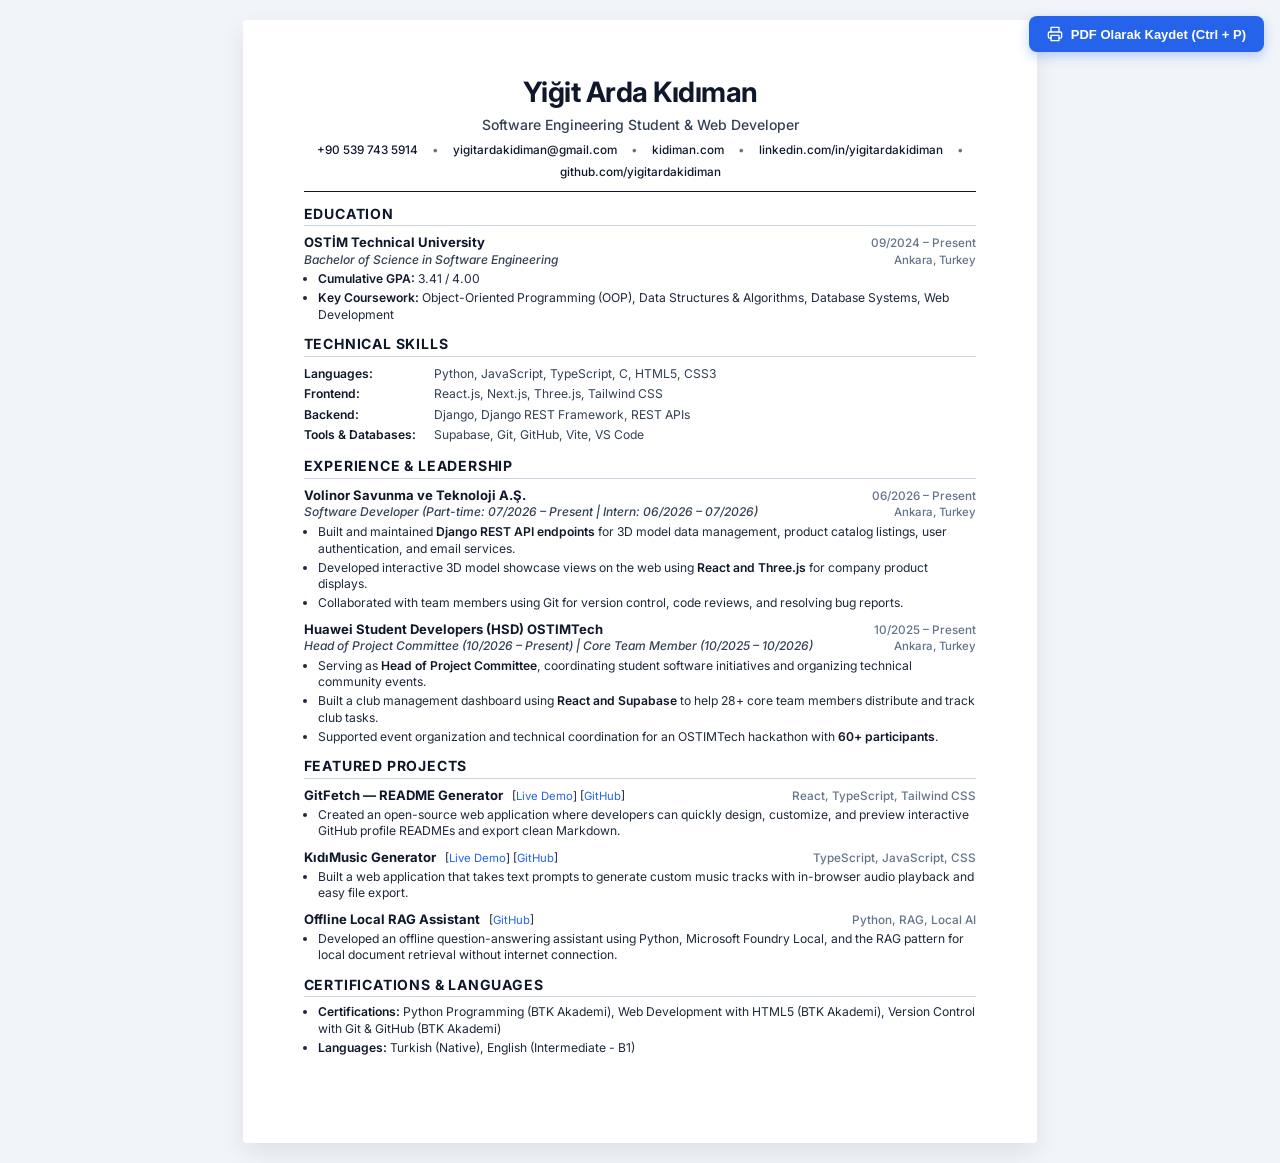
==== public/documents/Yeni klasör/resume.html @ 00418289 "Update resumes and add dynamic language support for CV downloads" ====
<!DOCTYPE html>
<html lang="en">
<head>
  <meta charset="UTF-8">
  <meta name="viewport" content="width=device-width, initial-scale=1.0">
  <title>Yiğit Arda Kıdıman - Resume</title>
  <link rel="preconnect" href="https://fonts.googleapis.com">
  <link rel="preconnect" href="https://fonts.gstatic.com" crossorigin>
  <link href="https://fonts.googleapis.com/css2?family=Inter:wght@300;400;500;600;700&display=swap" rel="stylesheet">
  <style>
    :root {
      --primary: #0f172a;
      --secondary: #334155;
      --muted: #64748b;
      --line: #cbd5e1;
      --accent: #2563eb;
      --bg: #ffffff;
    }

    * {
      box-sizing: border-box;
      margin: 0;
      padding: 0;
    }

    body {
      font-family: 'Inter', -apple-system, BlinkMacSystemFont, "Segoe UI", Roboto, sans-serif;
      color: var(--primary);
      background-color: #f1f5f9;
      font-size: 9.6pt;
      line-height: 1.4;
      -webkit-font-smoothing: antialiased;
    }

    /* Floating Print Button */
    .no-print-bar {
      position: fixed;
      top: 16px;
      right: 16px;
      display: flex;
      gap: 10px;
      z-index: 1000;
    }

    .btn-print {
      background: #2563eb;
      color: white;
      border: none;
      padding: 10px 18px;
      font-size: 13px;
      font-weight: 600;
      border-radius: 8px;
      cursor: pointer;
      box-shadow: 0 4px 12px rgba(37, 99, 235, 0.3);
      display: flex;
      align-items: center;
      gap: 8px;
      transition: all 0.2s ease;
    }

    .btn-print:hover {
      background: #1d4ed8;
      transform: translateY(-1px);
    }

    /* A4 Resume Container */
    .resume-page {
      width: 210mm;
      min-height: 297mm;
      margin: 20px auto;
      background: var(--bg);
      padding: 14mm 16mm;
      box-shadow: 0 10px 25px rgba(0, 0, 0, 0.08);
      border-radius: 4px;
    }

    /* Header */
    header {
      text-align: center;
      margin-bottom: 12px;
      padding-bottom: 10px;
      border-bottom: 1.5px solid var(--primary);
    }

    h1.name {
      font-size: 21pt;
      font-weight: 700;
      letter-spacing: -0.5px;
      color: var(--primary);
      margin-bottom: 3px;
    }

    .title-sub {
      font-size: 10.5pt;
      font-weight: 500;
      color: var(--secondary);
      margin-bottom: 7px;
    }

    .contact-line {
      display: flex;
      justify-content: center;
      flex-wrap: wrap;
      gap: 6px 14px;
      font-size: 8.8pt;
      color: var(--secondary);
    }

    .contact-line a {
      color: var(--primary);
      text-decoration: none;
      font-weight: 500;
    }

    .contact-line a:hover {
      color: var(--accent);
      text-decoration: underline;
    }

    .dot-sep {
      color: var(--muted);
    }

    /* Section Styles */
    section {
      margin-bottom: 11px;
    }

    .section-title {
      font-size: 10.5pt;
      font-weight: 700;
      text-transform: uppercase;
      letter-spacing: 0.8px;
      color: var(--primary);
      border-bottom: 1px solid var(--line);
      padding-bottom: 2px;
      margin-bottom: 7px;
    }

    /* Entry Item */
    .item {
      margin-bottom: 8px;
    }

    .item:last-child {
      margin-bottom: 0;
    }

    .item-header {
      display: flex;
      justify-content: space-between;
      align-items: baseline;
    }

    .item-title {
      font-weight: 700;
      font-size: 9.8pt;
      color: var(--primary);
    }

    .item-date {
      font-size: 8.8pt;
      color: var(--muted);
      font-weight: 500;
      text-align: right;
      white-space: nowrap;
    }

    .item-subtitle {
      display: flex;
      justify-content: space-between;
      align-items: baseline;
      font-size: 9pt;
      color: var(--secondary);
      font-weight: 500;
      margin-bottom: 3px;
    }

    .item-role {
      font-style: italic;
      color: var(--secondary);
    }

    .item-location {
      font-size: 8.6pt;
      color: var(--muted);
      white-space: nowrap;
    }

    /* Lists */
    ul.bullets {
      list-style-type: disc;
      padding-left: 14px;
      margin-top: 2px;
    }

    ul.bullets li {
      font-size: 9.1pt;
      color: #1e293b;
      margin-bottom: 2.5px;
      line-height: 1.36;
    }

    ul.bullets li strong {
      color: var(--primary);
      font-weight: 600;
    }

    /* Skills Grid */
    .skills-table {
      width: 100%;
      border-collapse: collapse;
      font-size: 9.1pt;
    }

    .skills-table td {
      padding: 2px 0;
      vertical-align: top;
      line-height: 1.35;
    }

    .skill-cat {
      font-weight: 600;
      color: var(--primary);
      width: 130px;
      white-space: nowrap;
    }

    .skill-list {
      color: #334155;
    }

    /* Project Link */
    .project-links {
      font-size: 8.5pt;
      font-weight: normal;
      margin-left: 6px;
    }

    .project-links a {
      color: var(--accent);
      text-decoration: none;
    }

    .project-links a:hover {
      text-decoration: underline;
    }

    /* Print Media Query */
    @media print {
      @page {
        size: A4 portrait;
        margin: 0;
      }

      body {
        background: transparent;
        font-size: 9.5pt;
        margin: 0;
        padding: 0;
      }

      .no-print-bar {
        display: none !important;
      }

      .resume-page {
        width: 210mm;
        min-height: 297mm;
        margin: 0 auto;
        padding: 11mm 14mm;
        box-shadow: none;
        border-radius: 0;
      }
    }
  </style>
</head>
<body>

  <!-- Floating Print Action Button -->
  <div class="no-print-bar">
    <button class="btn-print" onclick="window.print()">
      <svg width="16" height="16" viewBox="0 0 24 24" fill="none" stroke="currentColor" stroke-width="2" stroke-linecap="round" stroke-linejoin="round">
        <polyline points="6 9 6 2 18 2 18 9"></polyline>
        <path d="M6 18H4a2 2 0 0 1-2-2v-5a2 2 0 0 1 2-2h16a2 2 0 0 1 2 2v5a2 2 0 0 1-2 2h-2"></path>
        <rect x="6" y="14" width="12" height="8"></rect>
      </svg>
      PDF Olarak Kaydet (Ctrl + P)
    </button>
  </div>

  <div class="resume-page">
    <!-- Header -->
    <header>
      <h1 class="name">Yiğit Arda Kıdıman</h1>
      <div class="title-sub">Software Engineering Student & Web Developer</div>
      <div class="contact-line">
        <a href="tel:+905397435914">+90 539 743 5914</a>
        <span class="dot-sep">•</span>
        <a href="mailto:yigitardakidiman@gmail.com">yigitardakidiman@gmail.com</a>
        <span class="dot-sep">•</span>
        <a href="https://kidiman.com" target="_blank">kidiman.com</a>
        <span class="dot-sep">•</span>
        <a href="https://linkedin.com/in/yigitardakidiman" target="_blank">linkedin.com/in/yigitardakidiman</a>
        <span class="dot-sep">•</span>
        <a href="https://github.com/yigitardakidiman" target="_blank">github.com/yigitardakidiman</a>
      </div>
    </header>

    <!-- Education -->
    <section>
      <h2 class="section-title">Education</h2>
      <div class="item">
        <div class="item-header">
          <span class="item-title">OSTİM Technical University</span>
          <span class="item-date">09/2024 – Present</span>
        </div>
        <div class="item-subtitle">
          <span class="item-role">Bachelor of Science in Software Engineering</span>
          <span class="item-location">Ankara, Turkey</span>
        </div>
        <ul class="bullets">
          <li><strong>Cumulative GPA:</strong> 3.41 / 4.00</li>
          <li><strong>Key Coursework:</strong> Object-Oriented Programming (OOP), Data Structures & Algorithms, Database Systems, Web Development</li>
        </ul>
      </div>
    </section>

    <!-- Technical Skills -->
    <section>
      <h2 class="section-title">Technical Skills</h2>
      <table class="skills-table">
        <tr>
          <td class="skill-cat">Languages:</td>
          <td class="skill-list">Python, JavaScript, TypeScript, C, HTML5, CSS3</td>
        </tr>
        <tr>
          <td class="skill-cat">Frontend:</td>
          <td class="skill-list">React.js, Next.js, Three.js, Tailwind CSS</td>
        </tr>
        <tr>
          <td class="skill-cat">Backend:</td>
          <td class="skill-list">Django, Django REST Framework, REST APIs</td>
        </tr>
        <tr>
          <td class="skill-cat">Tools & Databases:</td>
          <td class="skill-list">Supabase, Git, GitHub, Vite, VS Code</td>
        </tr>
      </table>
    </section>

    <!-- Experience -->
    <section>
      <h2 class="section-title">Experience & Leadership</h2>
      
      <!-- Volinor -->
      <div class="item">
        <div class="item-header">
          <span class="item-title">Volinor Savunma ve Teknoloji A.Ş.</span>
          <span class="item-date">06/2026 – Present</span>
        </div>
        <div class="item-subtitle">
          <span class="item-role">Software Developer (Part-time: 07/2026 – Present | Intern: 06/2026 – 07/2026)</span>
          <span class="item-location">Ankara, Turkey</span>
        </div>
        <ul class="bullets">
          <li>Built and maintained <strong>Django REST API endpoints</strong> for 3D model data management, product catalog listings, user authentication, and email services.</li>
          <li>Developed interactive 3D model showcase views on the web using <strong>React and Three.js</strong> for company product displays.</li>
          <li>Collaborated with team members using Git for version control, code reviews, and resolving bug reports.</li>
        </ul>
      </div>

      <!-- Huawei Student Developers -->
      <div class="item">
        <div class="item-header">
          <span class="item-title">Huawei Student Developers (HSD) OSTIMTech</span>
          <span class="item-date">10/2025 – Present</span>
        </div>
        <div class="item-subtitle">
          <span class="item-role">Head of Project Committee (10/2026 – Present) | Core Team Member (10/2025 – 10/2026)</span>
          <span class="item-location">Ankara, Turkey</span>
        </div>
        <ul class="bullets">
          <li>Serving as <strong>Head of Project Committee</strong>, coordinating student software initiatives and organizing technical community events.</li>
          <li>Built a club management dashboard using <strong>React and Supabase</strong> to help 28+ core team members distribute and track club tasks.</li>
          <li>Supported event organization and technical coordination for an OSTIMTech hackathon with <strong>60+ participants</strong>.</li>
        </ul>
      </div>
    </section>

    <!-- Featured Projects -->
    <section>
      <h2 class="section-title">Featured Projects</h2>

      <!-- GitFetch -->
      <div class="item">
        <div class="item-header">
          <span class="item-title">GitFetch — README Generator
            <span class="project-links">
              [<a href="https://gitfetch.kidiman.com" target="_blank">Live Demo</a>]
              [<a href="https://github.com/yigitardakidiman/gitfetch-readme-generator" target="_blank">GitHub</a>]
            </span>
          </span>
          <span class="item-date">React, TypeScript, Tailwind CSS</span>
        </div>
        <ul class="bullets">
          <li>Created an open-source web application where developers can quickly design, customize, and preview interactive GitHub profile READMEs and export clean Markdown.</li>
        </ul>
      </div>

      <!-- KıdıMusic -->
      <div class="item">
        <div class="item-header">
          <span class="item-title">KıdıMusic Generator
            <span class="project-links">
              [<a href="https://music.kidiman.com" target="_blank">Live Demo</a>]
              [<a href="https://github.com/yigitardakidiman/kidimusic-generator-app" target="_blank">GitHub</a>]
            </span>
          </span>
          <span class="item-date">TypeScript, JavaScript, CSS</span>
        </div>
        <ul class="bullets">
          <li>Built a web application that takes text prompts to generate custom music tracks with in-browser audio playback and easy file export.</li>
        </ul>
      </div>

      <!-- Offline Local RAG -->
      <div class="item">
        <div class="item-header">
          <span class="item-title">Offline Local RAG Assistant
            <span class="project-links">
              [<a href="https://github.com/yigitardakidiman/microsoft-rag" target="_blank">GitHub</a>]
            </span>
          </span>
          <span class="item-date">Python, RAG, Local AI</span>
        </div>
        <ul class="bullets">
          <li>Developed an offline question-answering assistant using Python, Microsoft Foundry Local, and the RAG pattern for local document retrieval without internet connection.</li>
        </ul>
      </div>
    </section>

    <!-- Additional Info -->
    <section>
      <h2 class="section-title">Certifications & Languages</h2>
      <ul class="bullets">
        <li><strong>Certifications:</strong> Python Programming (BTK Akademi), Web Development with HTML5 (BTK Akademi), Version Control with Git & GitHub (BTK Akademi)</li>
        <li><strong>Languages:</strong> Turkish (Native), English (Intermediate - B1)</li>
      </ul>
    </section>
  </div>

</body>
</html>
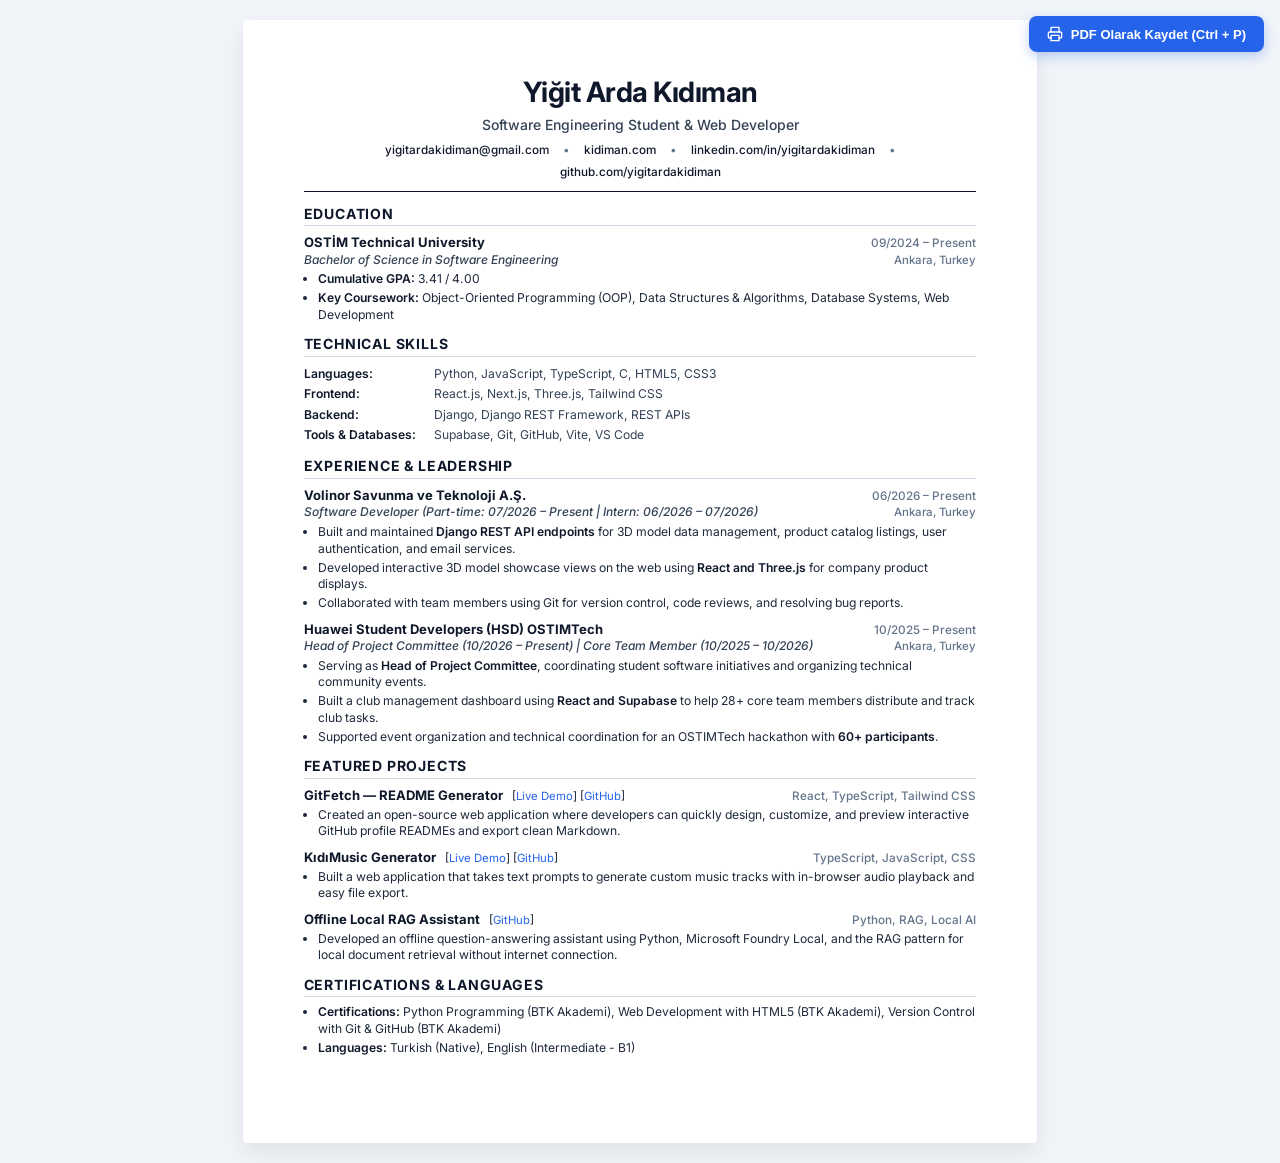
==== commit a52e9bc1: "Remove phone number from public resumes for privacy protection" ====
--- a/public/documents/Yeni klasör/resume.html
+++ b/public/documents/Yeni klasör/resume.html
@@ -295,8 +295,6 @@
       <h1 class="name">Yiğit Arda Kıdıman</h1>
       <div class="title-sub">Software Engineering Student & Web Developer</div>
       <div class="contact-line">
-        <a href="tel:+905397435914">+90 539 743 5914</a>
-        <span class="dot-sep">•</span>
         <a href="mailto:yigitardakidiman@gmail.com">yigitardakidiman@gmail.com</a>
         <span class="dot-sep">•</span>
         <a href="https://kidiman.com" target="_blank">kidiman.com</a>
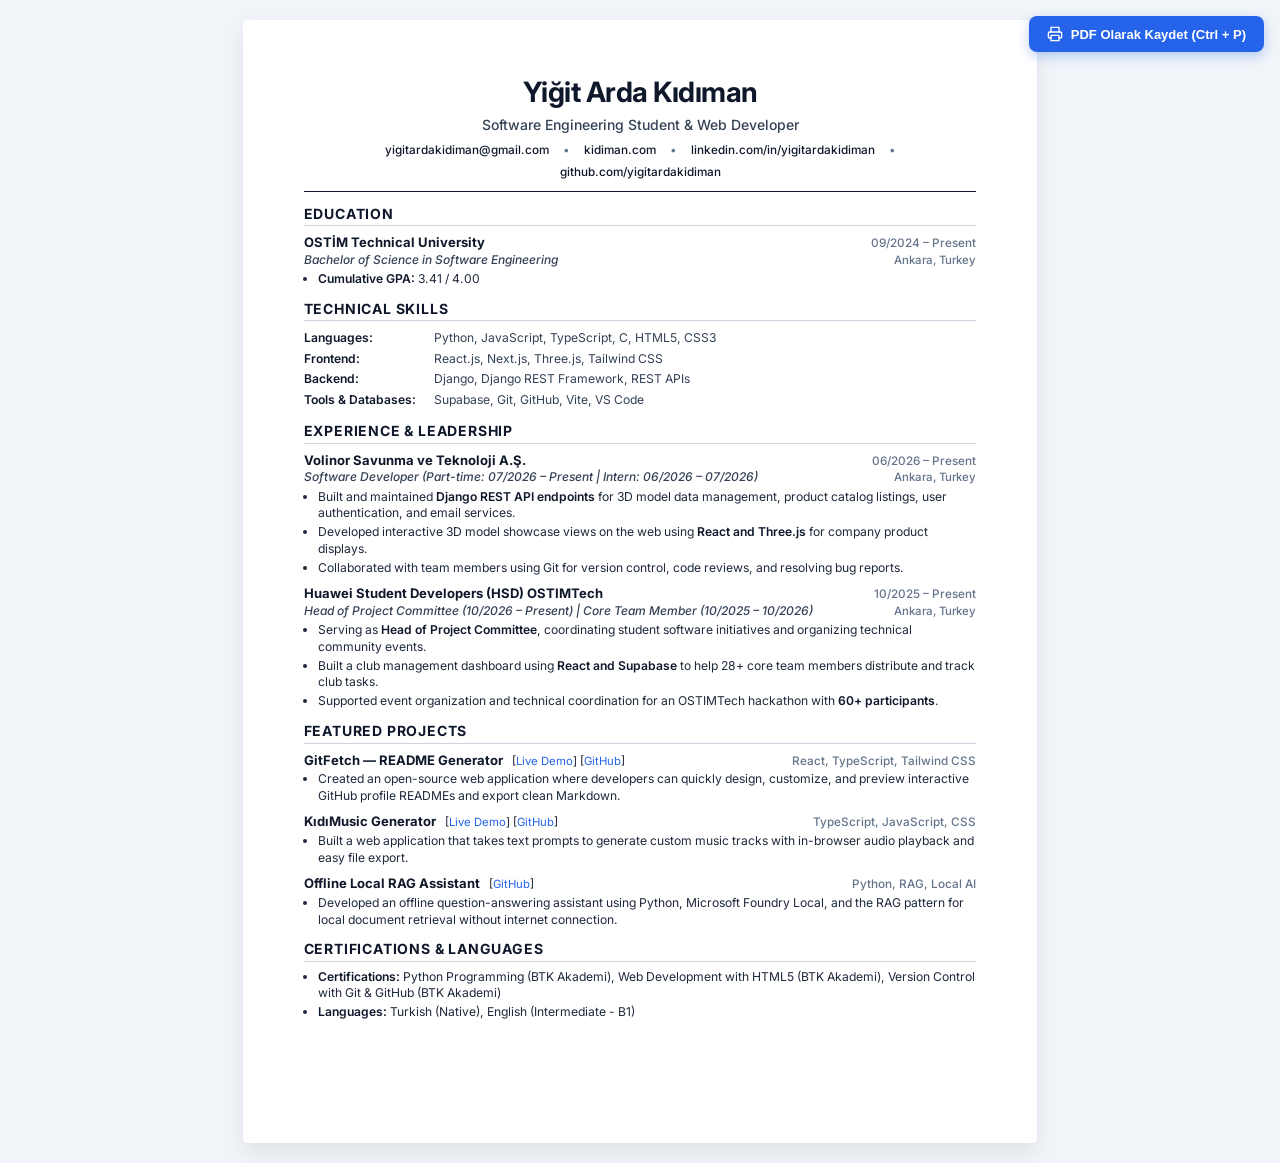
==== commit 6b7c243e: "Remove coursework from education section across all resumes" ====
--- a/public/documents/Yeni klasör/resume.html
+++ b/public/documents/Yeni klasör/resume.html
@@ -319,7 +319,6 @@
         </div>
         <ul class="bullets">
           <li><strong>Cumulative GPA:</strong> 3.41 / 4.00</li>
-          <li><strong>Key Coursework:</strong> Object-Oriented Programming (OOP), Data Structures & Algorithms, Database Systems, Web Development</li>
         </ul>
       </div>
     </section>
